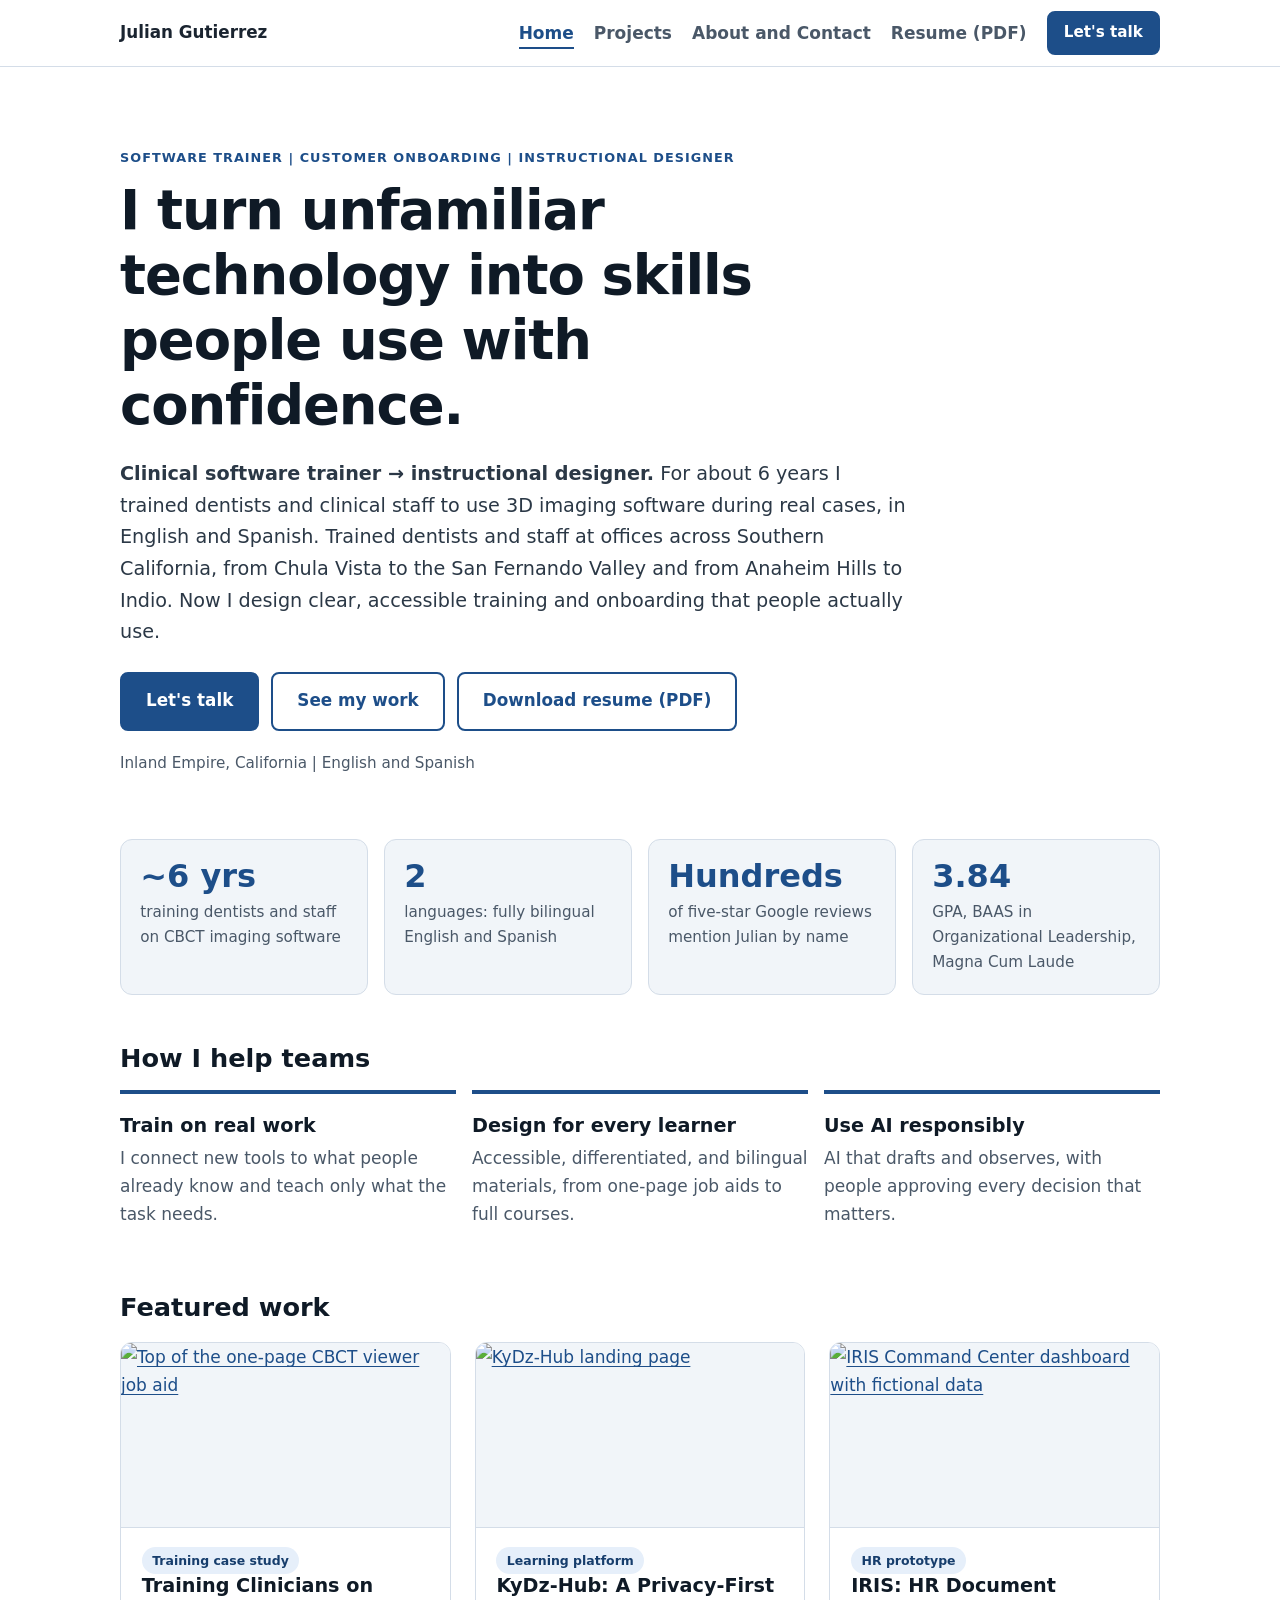
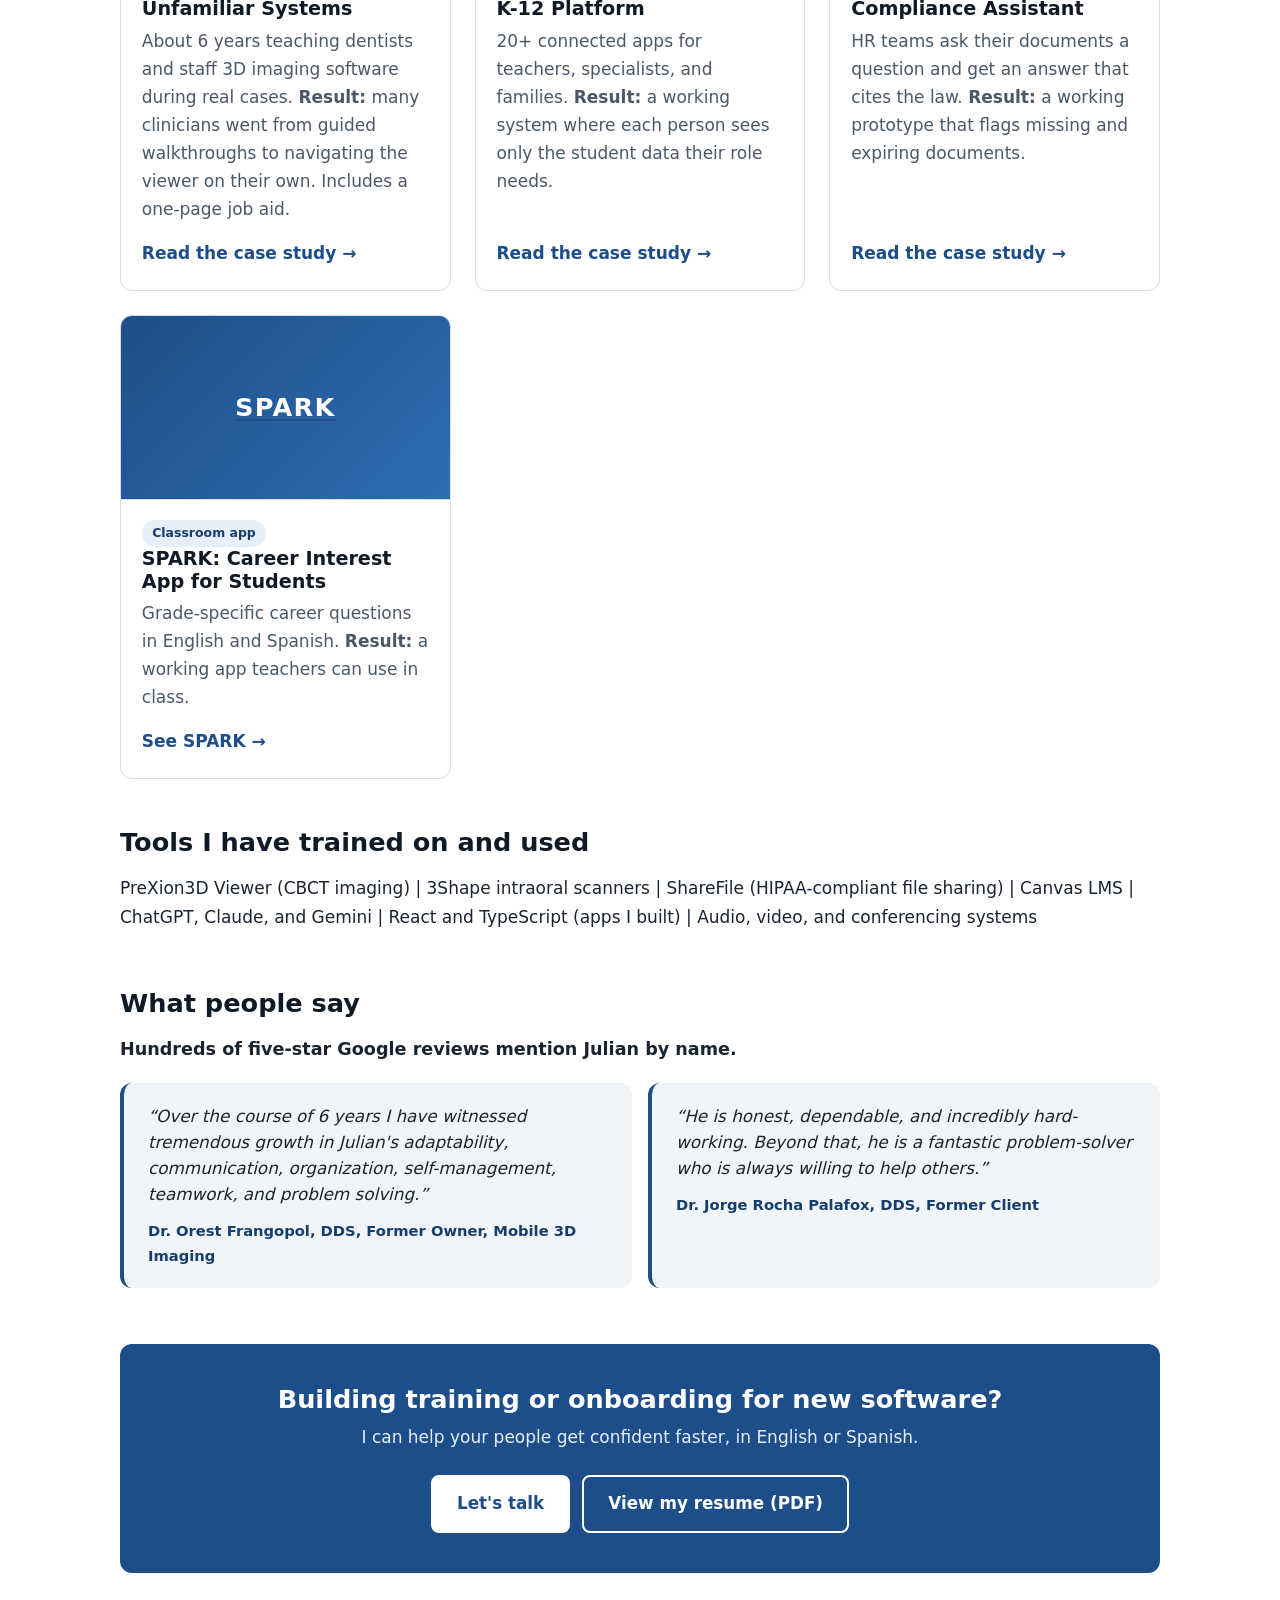
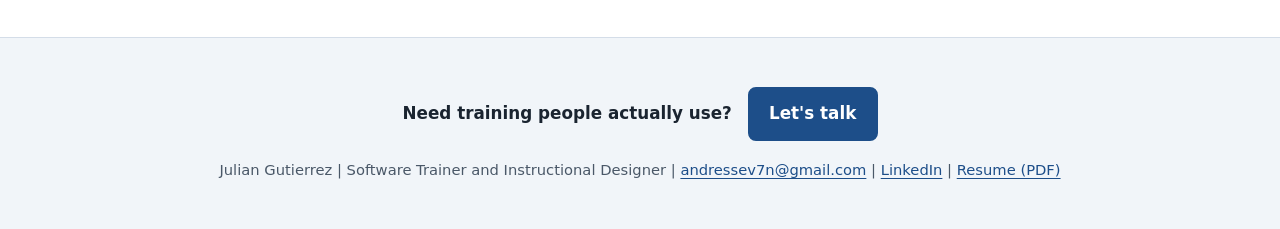
==== index.html @ fd47a4f3 "Publish portfolio" ====
<!DOCTYPE html>
<html lang="en"><head><meta charset="utf-8"><meta name="viewport" content="width=device-width,initial-scale=1">
<title>Julian Gutierrez | Software Trainer, Onboarding, and Instructional Design</title><meta name="description" content="Julian Gutierrez, Instructional Designer and Software Trainer. Bilingual English and Spanish. Portfolio and case studies.">
<link rel="stylesheet" href="style.css"><script src="site.js" defer></script></head><body>
<a class="skip" href="#main">Skip to content</a>
<header><div class="bar"><a class="brand" href="index.html">Julian Gutierrez</a><nav aria-label="Main"><ul><li><a href="index.html" aria-current="page">Home</a></li><li><a href="projects.html">Projects</a></li><li><a href="about.html">About and Contact</a></li><li><a href="assets/Julian_Gutierrez_Resume.pdf">Resume (PDF)</a></li></ul></nav><a class="btn btn-sm" href="mailto:andressev7n@gmail.com">Let's talk</a></div></header>
<main id="main">

<section class="hero"><p class="eyebrow">Software Trainer | Customer Onboarding | Instructional Designer</p>
<h1>I turn unfamiliar technology into skills people use with confidence.</h1>
<p class="lead"><strong>Clinical software trainer &rarr; instructional designer.</strong> For about 6 years I trained dentists and clinical staff to use 3D imaging software during real cases, in English and Spanish. Trained dentists and staff at offices across Southern California, from Chula Vista to the San Fernando Valley and from Anaheim Hills to Indio. Now I design clear, accessible training and onboarding that people actually use.</p>
<div class="cta-row"><a class="btn btn-lg" href="mailto:andressev7n@gmail.com">Let's talk</a><a class="btn btn-lg alt" href="#work">See my work</a><a class="btn btn-lg alt" href="assets/Julian_Gutierrez_Resume.pdf">Download resume (PDF)</a></div>
<p class="meta">Inland Empire, California | English and Spanish</p></section>
<section class="stats reveal" aria-label="Highlights"><ul>
<li><strong>~6 yrs</strong><span>training dentists and staff on CBCT imaging software</span></li>
<li><strong>2</strong><span>languages: fully bilingual English and Spanish</span></li>
<li><strong>Hundreds</strong><span>of five-star Google reviews mention Julian by name</span></li>
<li><strong>3.84</strong><span>GPA, BAAS in Organizational Leadership, Magna Cum Laude</span></li>
</ul></section>
<section class="reveal" aria-labelledby="how"><h2 id="how">How I help teams</h2><div class="pillars">
<div class="pillar"><h3>Train on real work</h3><p>I connect new tools to what people already know and teach only what the task needs.</p></div>
<div class="pillar"><h3>Design for every learner</h3><p>Accessible, differentiated, and bilingual materials, from one-page job aids to full courses.</p></div>
<div class="pillar"><h3>Use AI responsibly</h3><p>AI that drafts and observes, with people approving every decision that matters.</p></div>
</div></section>
<section id="work" aria-labelledby="f"><h2 id="f">Featured work</h2><div class="cards"><article class="card reveal"><a class="thumb" href="training-clinicians.html" tabindex="-1" aria-hidden="true"><img src="assets/thumb-cbct-job-aid.webp" width="800" height="450" loading="lazy" decoding="async" alt="Top of the one-page CBCT viewer job aid"></a><div class="card-body"><span class="tag">Training case study</span><h3 class="card-title"><a href="training-clinicians.html">Training Clinicians on Unfamiliar Systems</a></h3><p>About 6 years teaching dentists and staff 3D imaging software during real cases. <strong>Result:</strong> many clinicians went from guided walkthroughs to navigating the viewer on their own. Includes a one-page job aid.</p><a class="more" href="training-clinicians.html" aria-label="Read the case study: Training Clinicians on Unfamiliar Systems">Read the case study <span aria-hidden="true">&rarr;</span></a></div></article><article class="card reveal"><a class="thumb" href="kydz-hub.html" tabindex="-1" aria-hidden="true"><img src="assets/kydz/thumb-landing.webp" width="800" height="450" loading="lazy" decoding="async" alt="KyDz-Hub landing page"></a><div class="card-body"><span class="tag">Learning platform</span><h3 class="card-title"><a href="kydz-hub.html">KyDz-Hub: A Privacy-First K-12 Platform</a></h3><p>20+ connected apps for teachers, specialists, and families. <strong>Result:</strong> a working system where each person sees only the student data their role needs.</p><a class="more" href="kydz-hub.html" aria-label="Read the case study: KyDz-Hub: A Privacy-First K-12 Platform">Read the case study <span aria-hidden="true">&rarr;</span></a></div></article><article class="card reveal"><a class="thumb" href="iris-legal.html" tabindex="-1" aria-hidden="true"><img src="assets/iris/thumb-command-center.webp" width="800" height="450" loading="lazy" decoding="async" alt="IRIS Command Center dashboard with fictional data"></a><div class="card-body"><span class="tag">HR prototype</span><h3 class="card-title"><a href="iris-legal.html">IRIS: HR Document Compliance Assistant</a></h3><p>HR teams ask their documents a question and get an answer that cites the law. <strong>Result:</strong> a working prototype that flags missing and expiring documents.</p><a class="more" href="iris-legal.html" aria-label="Read the case study: IRIS: HR Document Compliance Assistant">Read the case study <span aria-hidden="true">&rarr;</span></a></div></article><article class="card reveal"><a class="thumb" href="spark.html" tabindex="-1" aria-hidden="true"><div class="thumb-ph" aria-hidden="true"><span>SPARK</span></div></a><div class="card-body"><span class="tag">Classroom app</span><h3 class="card-title"><a href="spark.html">SPARK: Career Interest App for Students</a></h3><p>Grade-specific career questions in English and Spanish. <strong>Result:</strong> a working app teachers can use in class.</p><a class="more" href="spark.html" aria-label="See SPARK: SPARK: Career Interest App for Students">See SPARK <span aria-hidden="true">&rarr;</span></a></div></article></div></section>
<section class="tools reveal" aria-labelledby="tl"><h2 id="tl">Tools I have trained on and used</h2><p>PreXion3D Viewer (CBCT imaging) | 3Shape intraoral scanners | ShareFile (HIPAA-compliant file sharing) | Canvas LMS | ChatGPT, Claude, and Gemini | React and TypeScript (apps I built) | Audio, video, and conferencing systems</p></section>
<section class="testimonials" aria-labelledby="t"><h2 id="t">What people say</h2><p class="proof"><strong>Hundreds of five-star Google reviews mention Julian by name.</strong></p><div class="quotes"><figure class="quote reveal"><blockquote><p>&ldquo;Over the course of 6 years I have witnessed tremendous growth in Julian's adaptability, communication, organization, self-management, teamwork, and problem solving.&rdquo;</p></blockquote><figcaption>Dr. Orest Frangopol, DDS, Former Owner, Mobile 3D Imaging</figcaption></figure><figure class="quote reveal"><blockquote><p>&ldquo;He is honest, dependable, and incredibly hard-working. Beyond that, he is a fantastic problem-solver who is always willing to help others.&rdquo;</p></blockquote><figcaption>Dr. Jorge Rocha Palafox, DDS, Former Client</figcaption></figure></div></section>
<section class="cta-band reveal" aria-labelledby="c"><h2 id="c">Building training or onboarding for new software?</h2><p>I can help your people get confident faster, in English or Spanish.</p><div class="cta-row"><a class="btn btn-lg" href="mailto:andressev7n@gmail.com">Let's talk</a><a class="btn btn-lg alt" href="assets/Julian_Gutierrez_Resume.pdf">View my resume (PDF)</a></div></section>

</main>
<footer><div class="foot"><p class="foot-cta"><strong>Need training people actually use?</strong> <a class="btn" href="mailto:andressev7n@gmail.com">Let's talk</a></p><p>Julian Gutierrez | Software Trainer and Instructional Designer | <a href="mailto:andressev7n@gmail.com">andressev7n@gmail.com</a> | <a href="https://www.linkedin.com/in/andres-gutierrez-b2ab2a1aa">LinkedIn</a> | <a href="assets/Julian_Gutierrez_Resume.pdf">Resume (PDF)</a></p></div></footer>
</body></html>
---- style.css ----
:root{--bg:#fff;--fg:#1a2430;--muted:#4a5868;--accent:#1d4e89;--accent-d:#163d6c;--soft:#f1f5f9;--soft2:#e6effa;--line:#d4dde8;--focus:#f0b429;--radius:12px;--max:1080px}
*{box-sizing:border-box}html{scroll-behavior:smooth;scroll-padding-top:80px}
body{margin:0;font-family:system-ui,-apple-system,"Segoe UI",Roboto,sans-serif;color:var(--fg);background:var(--bg);line-height:1.65;font-size:1.0625rem}
img{max-width:100%}
a{color:var(--accent);text-underline-offset:3px}a:hover{color:var(--accent-d)}
a:focus-visible,button:focus-visible{outline:3px solid var(--focus);outline-offset:3px;border-radius:4px}
.skip{position:absolute;left:-999px}.skip:focus{left:1rem;top:1rem;background:#fff;padding:.5rem 1rem;z-index:20;border:2px solid var(--accent)}
body>header{position:sticky;top:0;z-index:10;background:rgba(255,255,255,.96);border-bottom:1px solid var(--line);backdrop-filter:saturate(1.2) blur(6px)}
.bar{max-width:var(--max);margin:auto;padding:.7rem 1.25rem;display:flex;align-items:center;gap:1.25rem;flex-wrap:wrap}
.brand{font-weight:800;text-decoration:none;color:var(--fg);font-size:1.05rem;margin-right:auto}
nav ul{list-style:none;display:flex;gap:1.25rem;margin:0;padding:0;flex-wrap:wrap}
nav a{text-decoration:none;color:var(--muted);font-weight:600;padding:.25rem 0;border-bottom:2px solid transparent}
nav a[aria-current=page]{color:var(--accent);border-color:var(--accent)}nav a:hover{color:var(--accent)}
main{max-width:var(--max);margin:auto;padding:1.5rem 1.25rem 4rem}
h1,h2,h3{line-height:1.2;color:#0f1a26}
h2{font-size:1.6rem;margin:3rem 0 1rem}
h3{font-size:1.2rem}
.eyebrow{text-transform:uppercase;letter-spacing:.08em;font-size:.8rem;font-weight:700;color:var(--accent);margin:0 0 .6rem}
.hero{padding:3.5rem 0 2rem;max-width:820px}
.hero h1{font-size:clamp(2.2rem,5vw,3.4rem);margin:0 0 1rem;letter-spacing:-.02em}
.lead{font-size:1.2rem;max-width:65ch;color:#2b3846}
.meta{color:var(--muted);font-size:.95rem;margin-top:1.25rem}
.btn{display:inline-flex;align-items:center;gap:.4rem;padding:.7rem 1.2rem;border-radius:8px;background:var(--accent);color:#fff;text-decoration:none;font-weight:700;border:2px solid var(--accent);transition:background .2s,transform .2s,box-shadow .2s}
.btn:hover{background:var(--accent-d);border-color:var(--accent-d);color:#fff;transform:translateY(-1px);box-shadow:0 6px 16px rgba(29,78,137,.25)}
.btn.alt{background:#fff;color:var(--accent)}.btn.alt:hover{background:var(--soft2);color:var(--accent-d)}
.btn-lg{padding:.85rem 1.5rem;font-size:1.05rem}.btn-sm{padding:.45rem .95rem;font-size:.95rem}
.cta-row{display:flex;flex-wrap:wrap;gap:.75rem;margin-top:1.5rem}
.stats ul{list-style:none;margin:1rem 0 0;padding:0;display:grid;grid-template-columns:repeat(4,1fr);gap:1rem}
.stats li{background:var(--soft);border:1px solid var(--line);border-radius:var(--radius);padding:1.2rem}
.stats strong{display:block;font-size:2rem;color:var(--accent);line-height:1.1}
.stats span{display:block;color:var(--muted);font-size:.95rem;margin-top:.35rem}
.pillars{display:grid;grid-template-columns:repeat(3,1fr);gap:1rem}
.pillar{border-top:4px solid var(--accent);background:#fff;padding:1rem 0}.pillar h3{margin:.25rem 0 .4rem}.pillar p{margin:0;color:var(--muted)}
.cards{display:grid;grid-template-columns:repeat(auto-fill,minmax(300px,1fr));gap:1.5rem;margin-top:1.25rem}
.card{border:1px solid var(--line);border-radius:var(--radius);background:#fff;display:flex;flex-direction:column;overflow:hidden;transition:transform .2s,box-shadow .2s,border-color .2s;padding:0}
.card:hover{transform:translateY(-4px);box-shadow:0 12px 28px rgba(15,26,38,.12);border-color:#b7c6d8}
.thumb{display:block;aspect-ratio:16/9;background:var(--soft);overflow:hidden;border-bottom:1px solid var(--line)}
.thumb img{width:100%;height:100%;object-fit:cover;object-position:top left;display:block;transition:transform .35s}
.card:hover .thumb img{transform:scale(1.03)}
.thumb-ph{width:100%;height:100%;display:flex;align-items:center;justify-content:center;background:linear-gradient(135deg,var(--accent),#2f6db3);color:#fff;font-weight:800;font-size:1.6rem;letter-spacing:.05em}
.card-body{padding:1.2rem 1.3rem 1.4rem;display:flex;flex-direction:column;flex:1}
.card-title{font-size:1.2rem;margin:.6rem 0 .4rem}.card-title a{color:#0f1a26;text-decoration:none}.card-title a:hover{color:var(--accent);text-decoration:underline}
.card p{margin:0 0 1rem;color:var(--muted)}
.card .more{margin-top:auto;font-weight:700;text-decoration:none}.card .more:hover{text-decoration:underline}
.card h3{margin-top:0}
.tag{align-self:flex-start;display:inline-block;font-size:.78rem;font-weight:700;background:var(--soft2);padding:.2rem .65rem;border-radius:99px;color:var(--accent-d)}
.soon{background:var(--soft);color:var(--muted);padding:1.4rem}
article > .cards .card{padding:1.2rem 1.3rem}
.case-head{max-width:820px;padding:2rem 0 .5rem}
.case-head h1{font-size:clamp(2rem,4.2vw,2.8rem);margin:0 0 .75rem;letter-spacing:-.015em}
.hook{font-size:1.3rem;font-weight:600;color:#2b3846;border-left:4px solid var(--accent);padding-left:1rem;margin:0 0 1.5rem}
article > p, article > ul, article > ol{max-width:72ch}
article li{margin-bottom:.5rem}
.sub{color:var(--muted);font-style:italic}.note{color:var(--muted);font-size:.95rem}
figure{margin:1.5rem 0}figure img{width:100%;height:auto;border:1px solid var(--line);border-radius:8px;display:block}
figcaption{color:var(--muted);font-size:.92rem;margin-top:.5rem}
.shots{display:grid;grid-template-columns:repeat(auto-fit,minmax(200px,1fr));gap:1rem}
.shots.gallery{grid-template-columns:repeat(2,1fr);gap:1.5rem}
.shots.gallery figure{margin:0}.shots.gallery a{display:block;border-radius:8px;overflow:hidden}
.shots.gallery img{transition:transform .3s}.shots.gallery a:hover img{transform:scale(1.015)}
.ph{border:2px dashed #8aa2bd;border-radius:8px;background:var(--soft);min-height:160px;display:flex;align-items:center;justify-content:center;text-align:center;padding:1rem;color:var(--muted);font-weight:600}
.callout{background:var(--soft);border-left:4px solid var(--accent);padding:1rem 1.25rem;border-radius:4px}
.takeaway{margin-top:3rem;background:var(--soft2);border:1px solid #c5d6ea;border-radius:var(--radius);padding:1.5rem 1.75rem}
.takeaway h2{margin:0 0 .5rem;font-size:1.4rem}.takeaway p{margin:0;max-width:70ch}
.cta-band{margin-top:3.5rem;text-align:center;background:var(--accent);color:#fff;border-radius:var(--radius);padding:2.5rem 1.5rem}
.cta-band h2{color:#fff;margin:0 0 .5rem}.cta-band p{margin:0;color:#e6effa}.cta-band .cta-row{justify-content:center}
.cta-band .btn{background:#fff;color:var(--accent);border-color:#fff}.cta-band .btn:hover{background:var(--soft2);color:var(--accent-d)}
.cta-band .btn.alt{background:transparent;color:#fff;border-color:#fff}.cta-band .btn.alt:hover{background:rgba(255,255,255,.12)}
footer{border-top:1px solid var(--line);background:var(--soft);color:var(--muted);font-size:.92rem}
.foot{max-width:var(--max);margin:auto;padding:2rem 1.25rem;text-align:center}
.foot-cta{font-size:1.05rem;color:var(--fg);display:flex;gap:1rem;align-items:center;justify-content:center;flex-wrap:wrap}
.js .reveal{opacity:0;transform:translateY(18px);transition:opacity .6s ease,transform .6s ease}
.js .reveal.in{opacity:1;transform:none}
@media (prefers-reduced-motion:reduce){html{scroll-behavior:auto}*,*::before,*::after{transition:none!important;animation:none!important}.js .reveal{opacity:1;transform:none}.card:hover,.btn:hover{transform:none}}
@media(max-width:860px){.stats ul{grid-template-columns:repeat(2,1fr)}.pillars{grid-template-columns:1fr}.shots.gallery{grid-template-columns:1fr}}
@media(max-width:600px){nav ul{gap:.9rem}.bar{gap:.6rem}.brand{width:100%}}

.testimonials{margin-top:3.5rem}.quotes{display:grid;grid-template-columns:repeat(2,1fr);gap:1rem}
.quote{margin:1.5rem 0;background:var(--soft);border-left:4px solid var(--accent);border-radius:var(--radius);padding:1.25rem 1.5rem}.quotes .quote{margin:0}
.quote blockquote{margin:0}.quote p{margin:0;font-size:1.05rem;line-height:1.55;font-style:italic;color:var(--fg)}
.quote figcaption{margin-top:.75rem;font-weight:600;color:var(--accent-d);font-size:.92rem}
@media(max-width:860px){.quotes{grid-template-columns:1fr}}
/* added: tech details, summary, tools, mobile */
details.tech{border:1px solid #d6dbe3;border-radius:10px;padding:.8rem 1rem;margin:1rem 0 2rem;background:#fafbfd}
details.tech summary{cursor:pointer;font-weight:700;color:var(--accent)}
details.tech[open] summary{margin-bottom:1rem}
.summary ul{margin:.4rem 0 0;padding-left:1.2rem}.summary h2{margin-top:0;font-size:1.15rem}
.tools p{line-height:1.7}.proof{font-size:1.1rem;margin:.2rem 0 1.2rem}
@media(max-width:600px){.cta-row{flex-wrap:wrap}.cta-row .btn{width:100%;text-align:center}.stats ul{grid-template-columns:1fr 1fr}.cards{grid-template-columns:1fr}h1{font-size:1.8rem}nav ul{flex-wrap:wrap}}
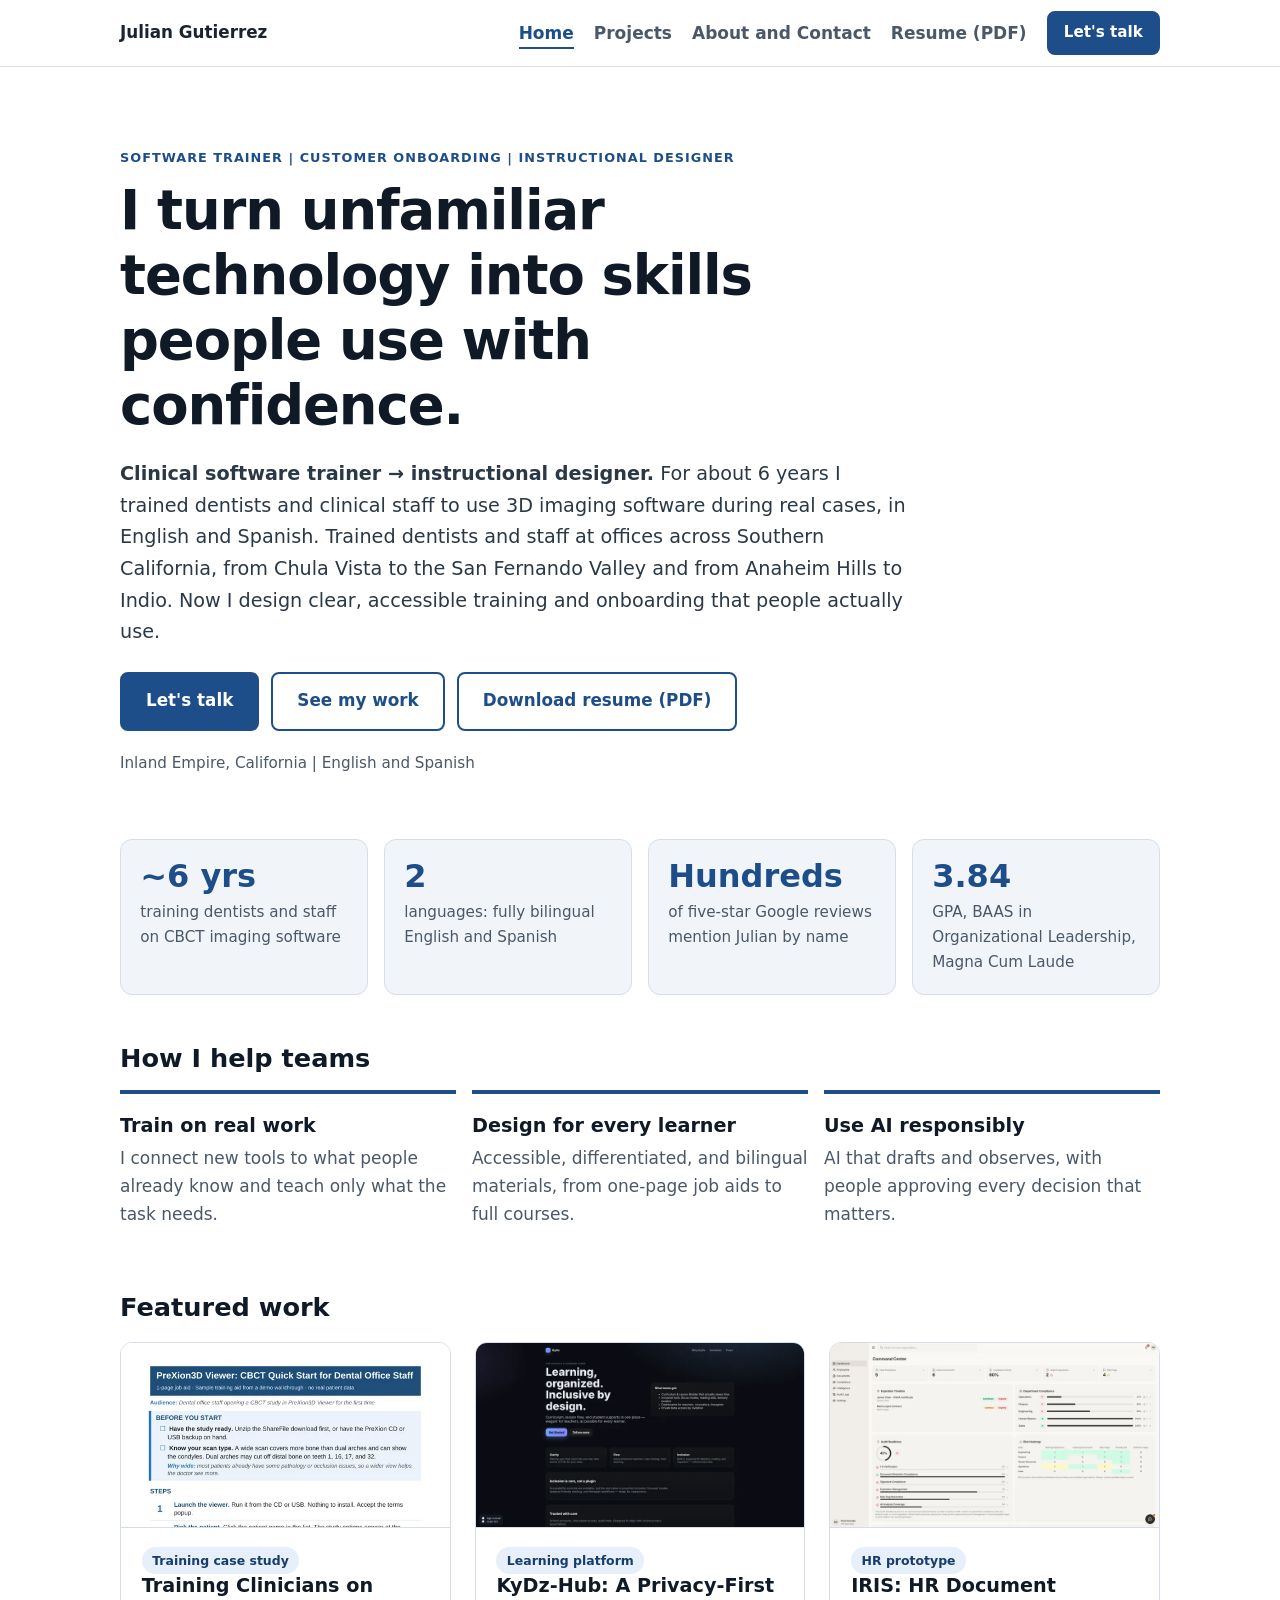
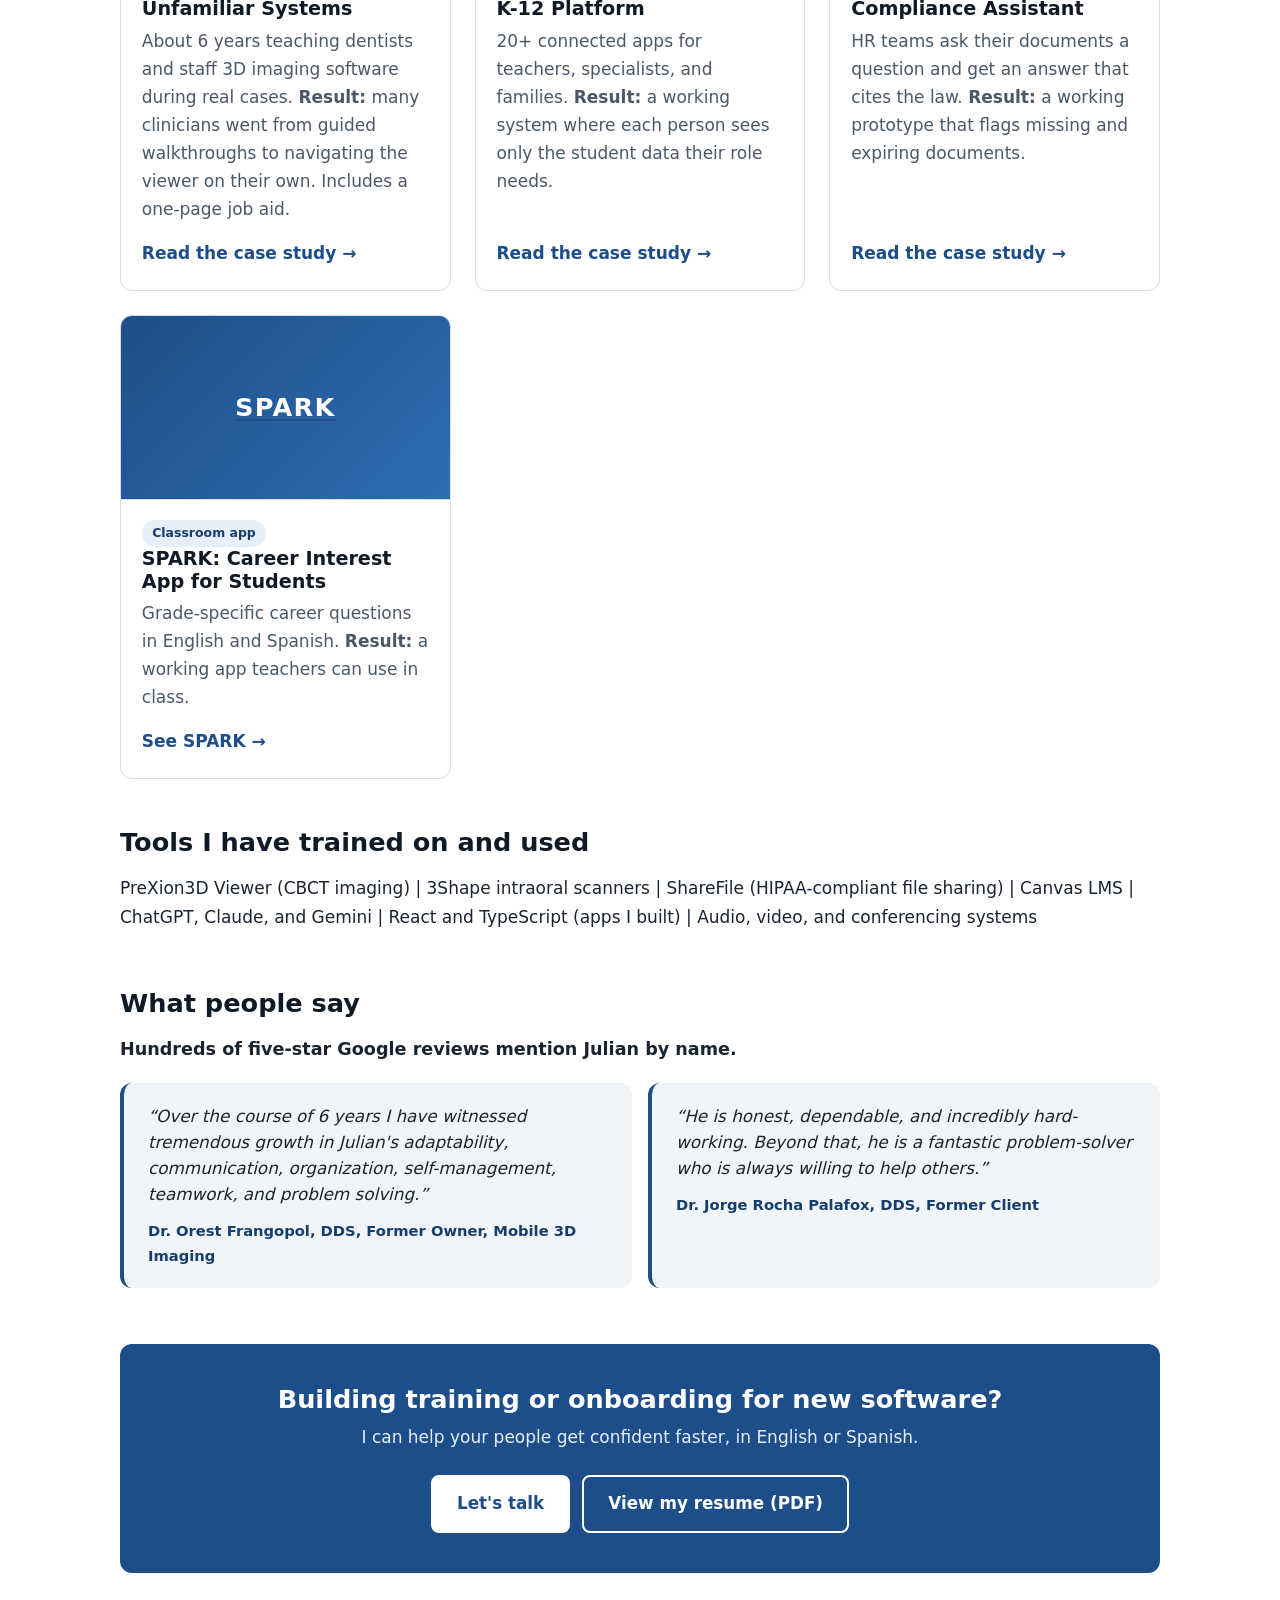
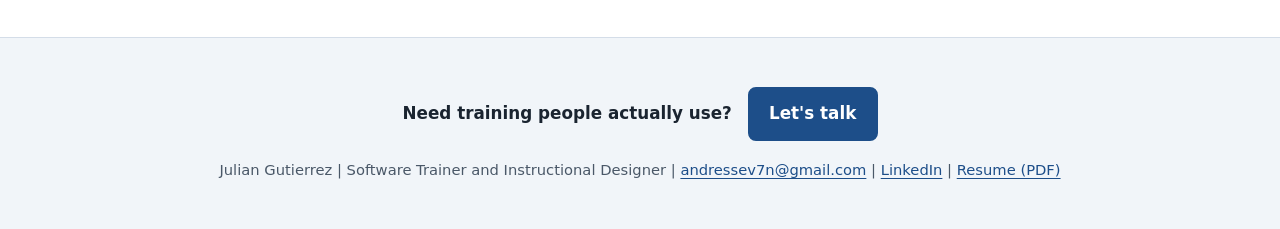
==== commit ca27c1c4: "Add GoatCounter analytics to all HTML pages Co-authored-by: AndresSev7n <AndresSev7n@users.noreply.g" ====
--- a/index.html
+++ b/index.html
@@ -29,4 +29,5 @@
 
 </main>
 <footer><div class="foot"><p class="foot-cta"><strong>Need training people actually use?</strong> <a class="btn" href="mailto:andressev7n@gmail.com">Let's talk</a></p><p>Julian Gutierrez | Software Trainer and Instructional Designer | <a href="mailto:andressev7n@gmail.com">andressev7n@gmail.com</a> | <a href="https://www.linkedin.com/in/andres-gutierrez-b2ab2a1aa">LinkedIn</a> | <a href="assets/Julian_Gutierrez_Resume.pdf">Resume (PDF)</a></p></div></footer>
+<script data-goatcounter="https://andressev7n.goatcounter.com/count" async src="//gc.zgo.at/count.js"></script>
 </body></html>
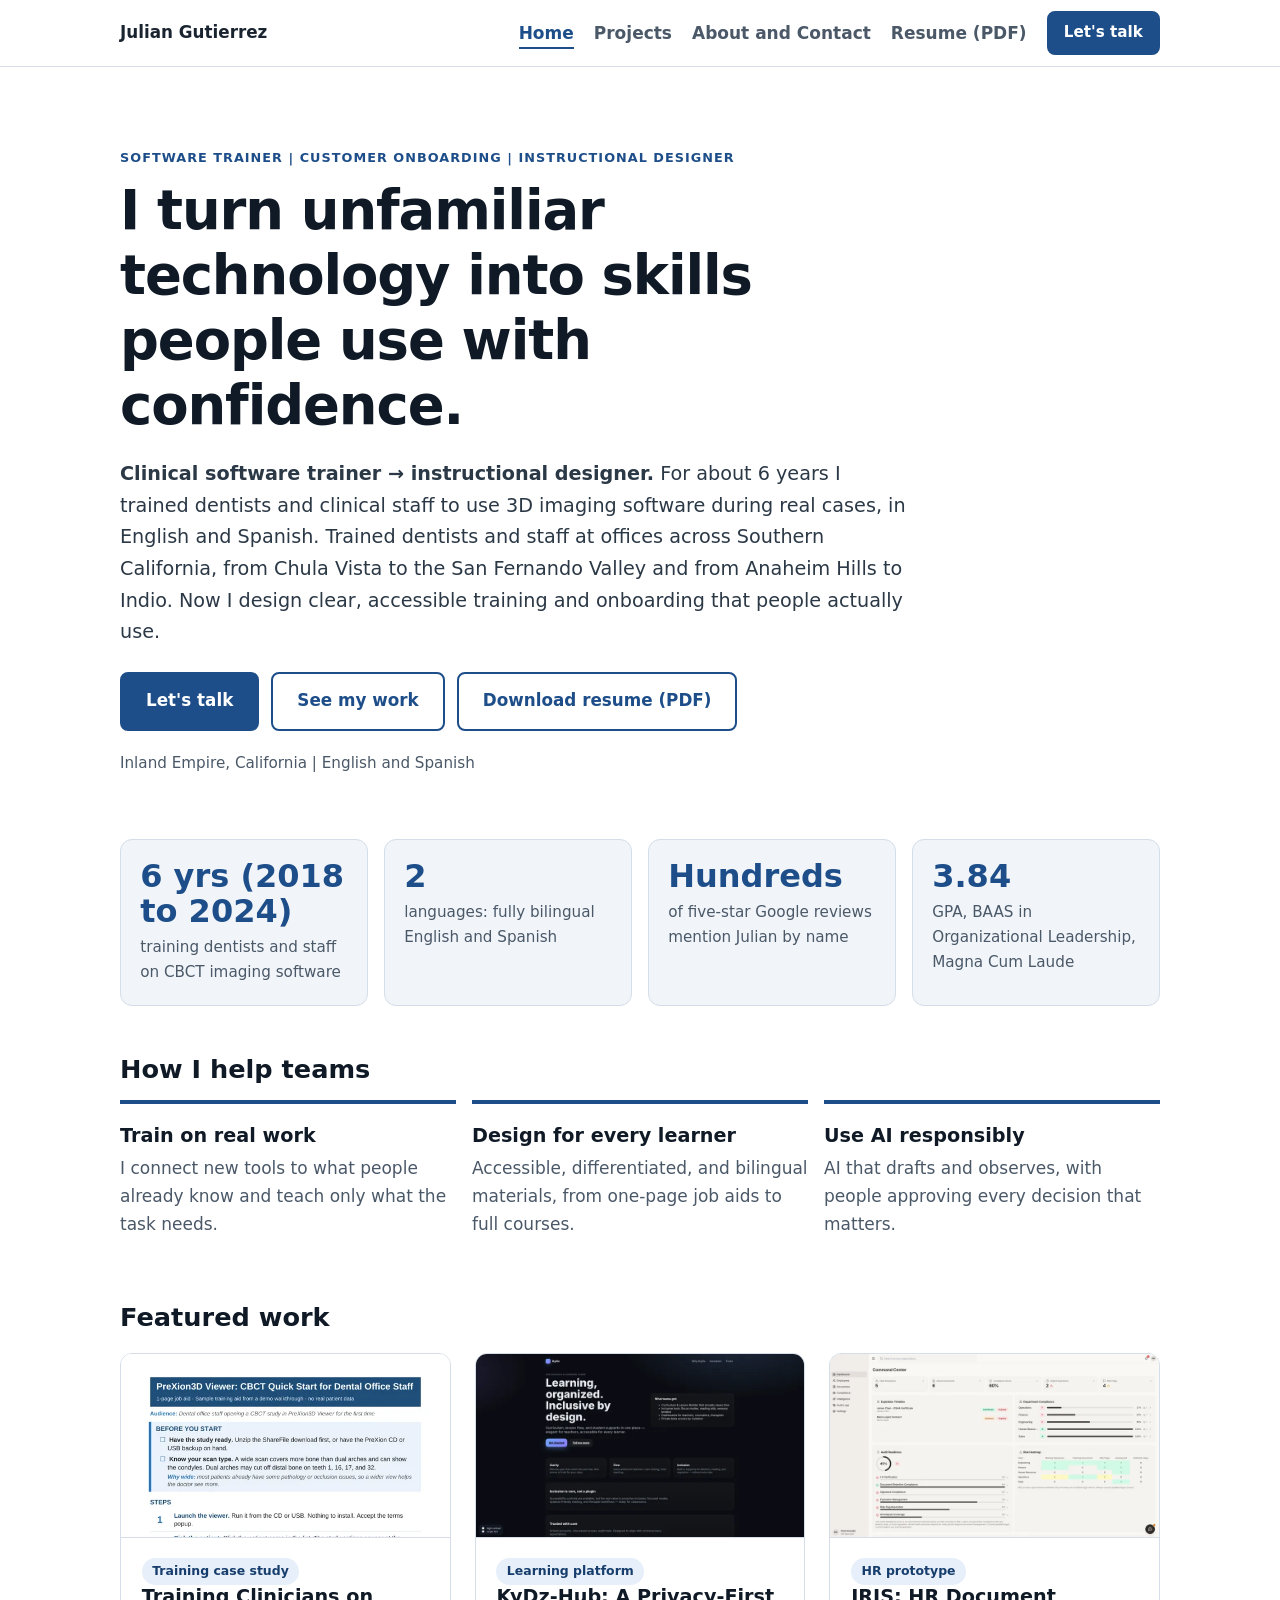
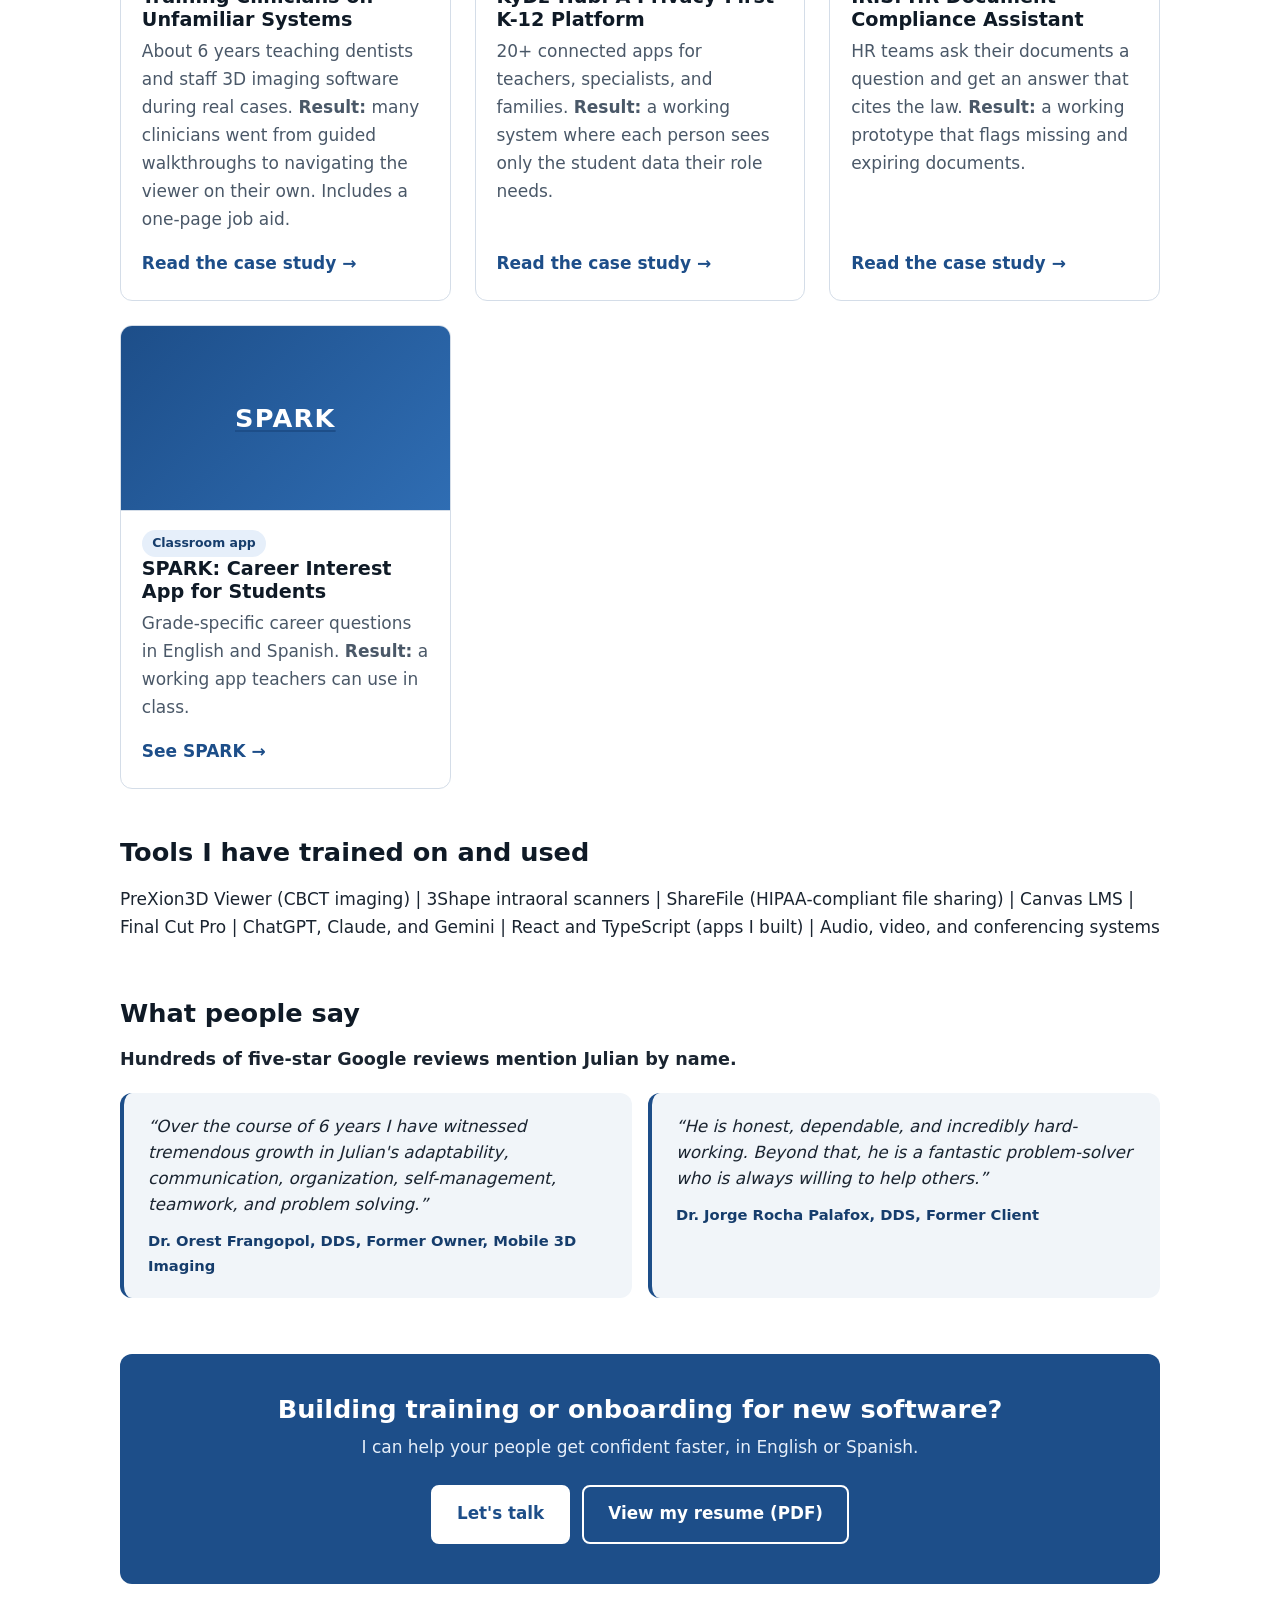
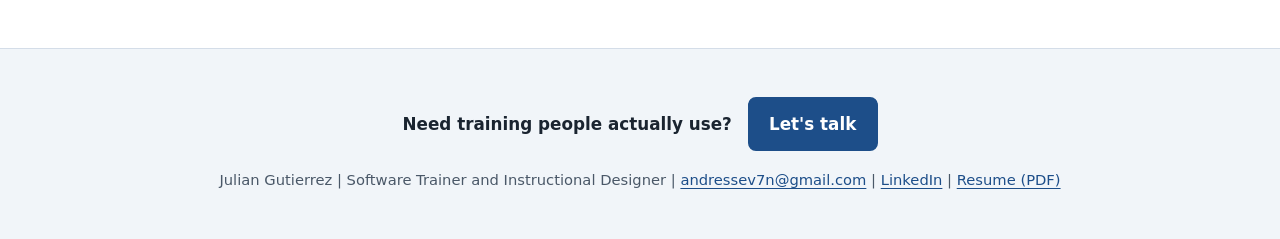
==== commit e6671769: "Align portfolio copy and resume PDF with updated CV Co-authored-by: AndresSev7n <AndresSev7n@users.n" ====
--- a/index.html
+++ b/index.html
@@ -12,7 +12,7 @@
 <div class="cta-row"><a class="btn btn-lg" href="mailto:andressev7n@gmail.com">Let's talk</a><a class="btn btn-lg alt" href="#work">See my work</a><a class="btn btn-lg alt" href="assets/Julian_Gutierrez_Resume.pdf">Download resume (PDF)</a></div>
 <p class="meta">Inland Empire, California | English and Spanish</p></section>
 <section class="stats reveal" aria-label="Highlights"><ul>
-<li><strong>~6 yrs</strong><span>training dentists and staff on CBCT imaging software</span></li>
+<li><strong>6 yrs (2018 to 2024)</strong><span>training dentists and staff on CBCT imaging software</span></li>
 <li><strong>2</strong><span>languages: fully bilingual English and Spanish</span></li>
 <li><strong>Hundreds</strong><span>of five-star Google reviews mention Julian by name</span></li>
 <li><strong>3.84</strong><span>GPA, BAAS in Organizational Leadership, Magna Cum Laude</span></li>
@@ -23,7 +23,7 @@
 <div class="pillar"><h3>Use AI responsibly</h3><p>AI that drafts and observes, with people approving every decision that matters.</p></div>
 </div></section>
 <section id="work" aria-labelledby="f"><h2 id="f">Featured work</h2><div class="cards"><article class="card reveal"><a class="thumb" href="training-clinicians.html" tabindex="-1" aria-hidden="true"><img src="assets/thumb-cbct-job-aid.webp" width="800" height="450" loading="lazy" decoding="async" alt="Top of the one-page CBCT viewer job aid"></a><div class="card-body"><span class="tag">Training case study</span><h3 class="card-title"><a href="training-clinicians.html">Training Clinicians on Unfamiliar Systems</a></h3><p>About 6 years teaching dentists and staff 3D imaging software during real cases. <strong>Result:</strong> many clinicians went from guided walkthroughs to navigating the viewer on their own. Includes a one-page job aid.</p><a class="more" href="training-clinicians.html" aria-label="Read the case study: Training Clinicians on Unfamiliar Systems">Read the case study <span aria-hidden="true">&rarr;</span></a></div></article><article class="card reveal"><a class="thumb" href="kydz-hub.html" tabindex="-1" aria-hidden="true"><img src="assets/kydz/thumb-landing.webp" width="800" height="450" loading="lazy" decoding="async" alt="KyDz-Hub landing page"></a><div class="card-body"><span class="tag">Learning platform</span><h3 class="card-title"><a href="kydz-hub.html">KyDz-Hub: A Privacy-First K-12 Platform</a></h3><p>20+ connected apps for teachers, specialists, and families. <strong>Result:</strong> a working system where each person sees only the student data their role needs.</p><a class="more" href="kydz-hub.html" aria-label="Read the case study: KyDz-Hub: A Privacy-First K-12 Platform">Read the case study <span aria-hidden="true">&rarr;</span></a></div></article><article class="card reveal"><a class="thumb" href="iris-legal.html" tabindex="-1" aria-hidden="true"><img src="assets/iris/thumb-command-center.webp" width="800" height="450" loading="lazy" decoding="async" alt="IRIS Command Center dashboard with fictional data"></a><div class="card-body"><span class="tag">HR prototype</span><h3 class="card-title"><a href="iris-legal.html">IRIS: HR Document Compliance Assistant</a></h3><p>HR teams ask their documents a question and get an answer that cites the law. <strong>Result:</strong> a working prototype that flags missing and expiring documents.</p><a class="more" href="iris-legal.html" aria-label="Read the case study: IRIS: HR Document Compliance Assistant">Read the case study <span aria-hidden="true">&rarr;</span></a></div></article><article class="card reveal"><a class="thumb" href="spark.html" tabindex="-1" aria-hidden="true"><div class="thumb-ph" aria-hidden="true"><span>SPARK</span></div></a><div class="card-body"><span class="tag">Classroom app</span><h3 class="card-title"><a href="spark.html">SPARK: Career Interest App for Students</a></h3><p>Grade-specific career questions in English and Spanish. <strong>Result:</strong> a working app teachers can use in class.</p><a class="more" href="spark.html" aria-label="See SPARK: SPARK: Career Interest App for Students">See SPARK <span aria-hidden="true">&rarr;</span></a></div></article></div></section>
-<section class="tools reveal" aria-labelledby="tl"><h2 id="tl">Tools I have trained on and used</h2><p>PreXion3D Viewer (CBCT imaging) | 3Shape intraoral scanners | ShareFile (HIPAA-compliant file sharing) | Canvas LMS | ChatGPT, Claude, and Gemini | React and TypeScript (apps I built) | Audio, video, and conferencing systems</p></section>
+<section class="tools reveal" aria-labelledby="tl"><h2 id="tl">Tools I have trained on and used</h2><p>PreXion3D Viewer (CBCT imaging) | 3Shape intraoral scanners | ShareFile (HIPAA-compliant file sharing) | Canvas LMS | Final Cut Pro | ChatGPT, Claude, and Gemini | React and TypeScript (apps I built) | Audio, video, and conferencing systems</p></section>
 <section class="testimonials" aria-labelledby="t"><h2 id="t">What people say</h2><p class="proof"><strong>Hundreds of five-star Google reviews mention Julian by name.</strong></p><div class="quotes"><figure class="quote reveal"><blockquote><p>&ldquo;Over the course of 6 years I have witnessed tremendous growth in Julian's adaptability, communication, organization, self-management, teamwork, and problem solving.&rdquo;</p></blockquote><figcaption>Dr. Orest Frangopol, DDS, Former Owner, Mobile 3D Imaging</figcaption></figure><figure class="quote reveal"><blockquote><p>&ldquo;He is honest, dependable, and incredibly hard-working. Beyond that, he is a fantastic problem-solver who is always willing to help others.&rdquo;</p></blockquote><figcaption>Dr. Jorge Rocha Palafox, DDS, Former Client</figcaption></figure></div></section>
 <section class="cta-band reveal" aria-labelledby="c"><h2 id="c">Building training or onboarding for new software?</h2><p>I can help your people get confident faster, in English or Spanish.</p><div class="cta-row"><a class="btn btn-lg" href="mailto:andressev7n@gmail.com">Let's talk</a><a class="btn btn-lg alt" href="assets/Julian_Gutierrez_Resume.pdf">View my resume (PDF)</a></div></section>
 
